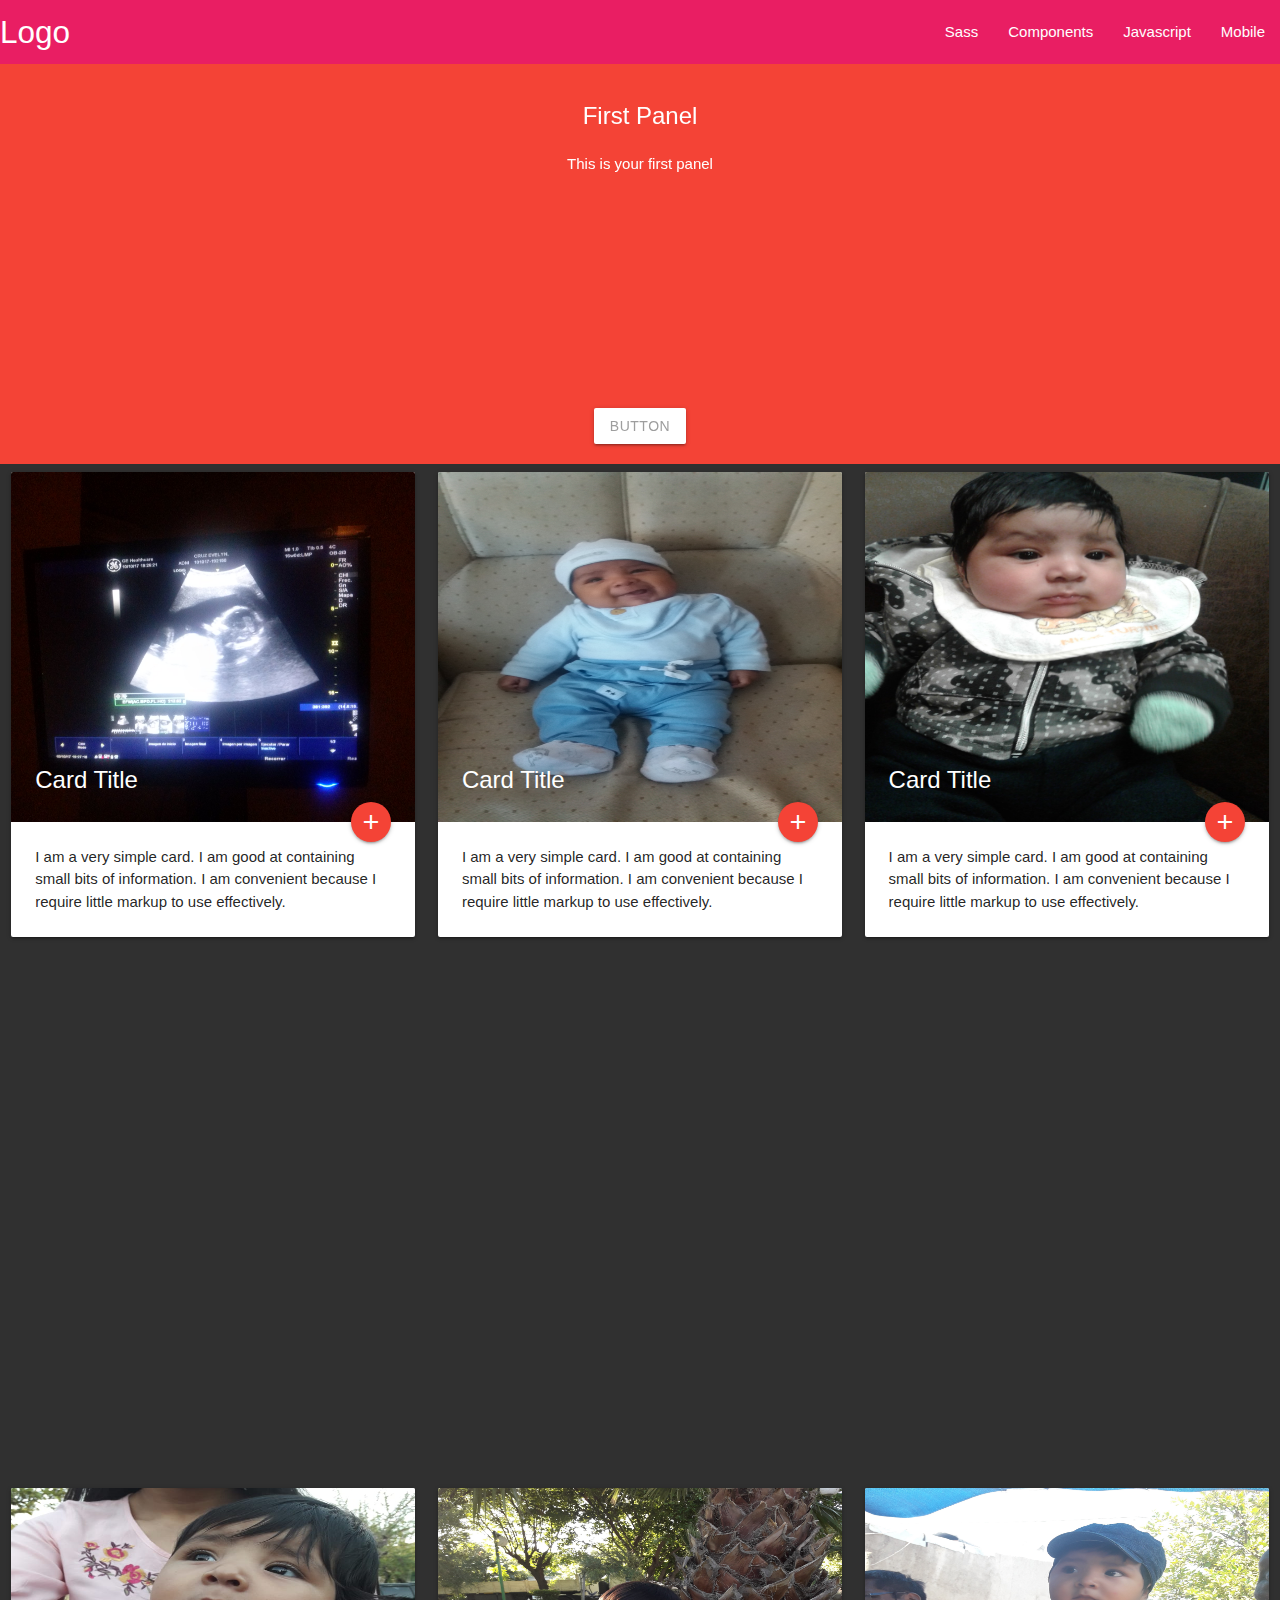
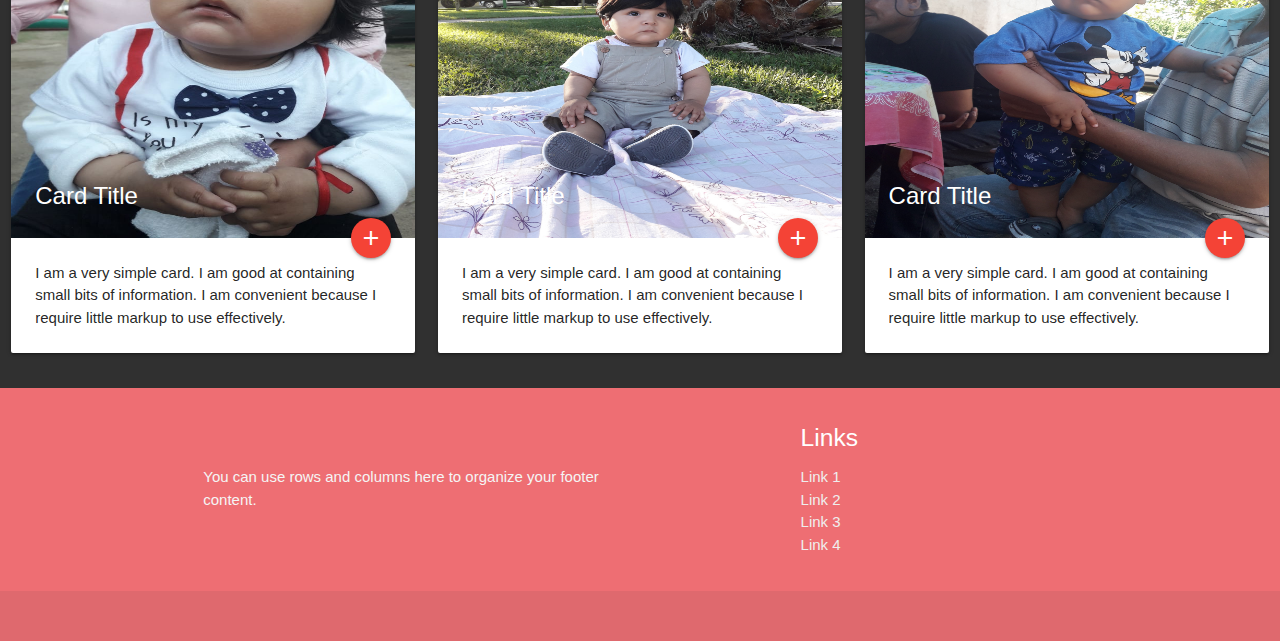
==== index.html @ fcd83d7a "Primer Commit" ====
<!DOCTYPE html>
<html>
  <head>
    <!--Import Google Icon Font-->
    <link href="https://fonts.googleapis.com/icon?family=Material+Icons" rel="stylesheet">
    <!--Import materialize.css-->
    <link type="text/css" rel="stylesheet" href="css/materialize.css"  media="screen,projection"/>
    <link type="text/css" rel="stylesheet" href="css/animate.css"  media="screen,projection"/>
    <link type="text/css" rel="stylesheet" href="css/estilos.css" media="screen,projection">
    <!--Let browser know website is optimized for mobile-->
    <meta name="viewport" content="width=device-width, initial-scale=1.0"/>
  </head>
  <body style="background-color: #303030;">
    <nav>
      <div class="nav-wrapper" style="background-color: #e91e63;">
        <a href="#!" class="brand-logo ">Logo</a>
        <a href="#" data-target="mobile-demo" class="sidenav-trigger"><i class="material-icons">menu</i></a>
        <ul class="right hide-on-med-and-down">
          <li><a href="sass.html">Sass</a></li>
          <li><a href="badges.html">Components</a></li>
          <li><a href="collapsible.html">Javascript</a></li>
          <li><a href="mobile.html">Mobile</a></li>
        </ul>
      </div>
    </nav>
      <ul class="sidenav sidenav-fixed" id="mobile-demo">
        <li><a href="sass.html">Sass</a></li>
        <li><a href="badges.html">Components</a></li>
        <li><a href="collapsible.html">Javascript</a></li>
        <li><a href="mobile.html">Mobile</a></li>
   
      </ul>

      <div class="carousel carousel-slider center">
        <div class="carousel-fixed-item center">
          <a class="btn waves-effect white grey-text darken-text-2">button</a>
        </div>
        <div class="carousel-item red white-text " href="#one!">
          <h2 class="animated fadeInRight">First Panel</h2>
          <p class="white-text animated fadeInLeft">This is your first panel</p>
        </div>
        <div class="carousel-item amber white-text" href="#two!">
          <h2>Second Panel</h2>
          <p class="white-text">This is your second panel</p>
        </div>
        <div class="carousel-item green white-text" href="#three!">
          <h2>Third Panel</h2>
          <p class="white-text">This is your third panel</p>
        </div>
        <div class="carousel-item blue white-text" href="#four!">
          <h2>Fourth Panel</h2>
          <p class="white-text">This is your fourth panel</p>
        </div>
      </div>
      
      <!--
      <div class="section white">
        <div class="row container">
          <h2 class="header">Parallax</h2>
          <p class="grey-text text-darken-3 lighten-3 wow animated fadeInLeft">Parallax is an effect where the background content or image in this case, is moved at a different speed than the foreground content while scrolling.</p>
        </div>
      </div>
    -->

      <!--Parrallax-->
      <!--
      <div class="parallax-container">
        <div class="parallax "><img class="responsive-img" src="img/portfolio/04-full.jpg"></div>
      </div>
 -->
      <!--Cards-->
      <div class="row wow animated fadeInLeft">
          <div class="col s12 m4 ">
            <div class="card">
              <div class="card-image">
                <img   class="altura" src="images/ECOGRAFIA.jpg">
                <span class="card-title">Card Title</span>
                <a class="btn-floating halfway-fab waves-effect waves-light red"><i class="material-icons">add</i></a>
              </div>
              <div class="card-content">
                <p>I am a very simple card. I am good at containing small bits of information. I am convenient because I require little markup to use effectively.</p>
              </div>
            </div>
          </div>
          <div class="col s12 m4">
            <div class="card">
              <div class="card-image">
                <img class="altura" src="images/2 MES.jpg">
                <span class="card-title">Card Title</span>
                <a class="btn-floating halfway-fab waves-effect waves-light red"><i class="material-icons">add</i></a>
              </div>
              <div class="card-content">
                <p>I am a very simple card. I am good at containing small bits of information. I am convenient because I require little markup to use effectively.</p>
              </div>
            </div>
          </div>
          <div class="col s12 m4">
            <div class="card">
              <div class="card-image">
                <img  class="altura"src="images/3 MES.jpg">
                <span class="card-title">Card Title</span>
                <a class="btn-floating halfway-fab waves-effect waves-light red"><i class="material-icons">add</i></a>
              </div>
              <div class="card-content">
                <p>I am a very simple card. I am good at containing small bits of information. I am convenient because I require little markup to use effectively.</p>
              </div>
            </div>
          </div>
        </div>
        <div class="row wow animated fadeInRightBig">
            <div class="col s12 m4">
              <div class="card">
                <div class="card-image">
                  <img  class="altura"src="images/4 MES.jpg">
                  <span class="card-title">Card Title</span>
                  <a class="btn-floating halfway-fab waves-effect waves-light red"><i class="material-icons">add</i></a>
                </div>
                <div class="card-content">
                  <p>I am a very simple card. I am good at containing small bits of information. I am convenient because I require little markup to use effectively.</p>
                </div>
              </div>
            </div>
            <div class="col s12 m4">
              <div class="card">
                <div class="card-image">
                  <img class="altura"src="images/5 MES.jpg">
                  <span class="card-title">Card Title</span>
                  <a class="btn-floating halfway-fab waves-effect waves-light red"><i class="material-icons">add</i></a>
                </div>
                <div class="card-content">
                  <p>I am a very simple card. I am good at containing small bits of information. I am convenient because I require little markup to use effectively.</p>
                </div>
              </div>
            </div>
            <div class="col s12 m4">
              <div class="card">
                <div class="card-image">
                  <img class="altura"src="images/6 MES.jpg">
                  <span class="card-title">Card Title</span>
                  <a class="btn-floating halfway-fab waves-effect waves-light red"><i class="material-icons">add</i></a>
                </div>
                <div class="card-content">
                  <p>I am a very simple card. I am good at containing small bits of information. I am convenient because I require little markup to use effectively.</p>
                </div>
              </div>
            </div>
          </div>
          <div class="row">
              <div class="col s12 m4">
                <div class="card">
                  <div class="card-image">
                    <img class="altura"src="images/7 MES.jpg">
                    <span class="card-title">Card Title</span>
                    <a class="btn-floating halfway-fab waves-effect waves-light red"><i class="material-icons">add</i></a>
                  </div>
                  <div class="card-content">
                    <p>I am a very simple card. I am good at containing small bits of information. I am convenient because I require little markup to use effectively.</p>
                  </div>
                </div>
              </div>
              <div class="col s12 m4">
                <div class="card">
                  <div class="card-image">
                    <img class="altura"src="images/8 MES.jpg">
                    <span class="card-title">Card Title</span>
                    <a class="btn-floating halfway-fab waves-effect waves-light red"><i class="material-icons">add</i></a>
                  </div>
                  <div class="card-content">
                    <p>I am a very simple card. I am good at containing small bits of information. I am convenient because I require little markup to use effectively.</p>
                  </div>
                </div>
              </div>
              <div class="col s12 m4">
                <div class="card">
                  <div class="card-image">
                    <img class="altura"src="images/9 MES.jpg">
                    <span class="card-title">Card Title</span>
                    <a class="btn-floating halfway-fab waves-effect waves-light red"><i class="material-icons">add</i></a>
                  </div>
                  <div class="card-content">
                    <p>I am a very simple card. I am good at containing small bits of information. I am convenient because I require little markup to use effectively.</p>
                  </div>
                </div>
              </div>
            </div>  

      <footer class="page-footer">
        <div class="container">
          <div class="row">
            <div class="col l6 s12">
              <h5 class="white-text wow animated fadeInLeft">Footer Content</h5>
              <p class="grey-text text-lighten-4">You can use rows and columns here to organize your footer content.</p>
            </div>
            <div class="col l4 offset-l2 s12">
              <h5 class="white-text">Links</h5>
              <ul>
                <li><a class="grey-text text-lighten-3" href="#!">Link 1</a></li>
                <li><a class="grey-text text-lighten-3" href="#!">Link 2</a></li>
                <li><a class="grey-text text-lighten-3" href="#!">Link 3</a></li>
                <li><a class="grey-text text-lighten-3" href="#!">Link 4</a></li>
              </ul>
            </div>
          </div>
        </div>
        <div class="footer-copyright">
          <div class="container wow animated fadeInLeft">
          © 2019 Ezequiel Solis
          </div>
        </div>
      </footer>
    <!--JavaScript at end of body for optimized loading-->
    <script type="text/javascript" src="js/jquery-3.4.1.min.js"></script>
    <script type="text/javascript" src="js/materialize.min.js"></script>
    <script type="text/javascript" src="js/funciones.js"></script>
    <script type="text/javascript" src="js/wow.js"></script>
    <script type="text/javascript">
      document.addEventListener('DOMContentLoaded', function() {
      var elems = document.querySelectorAll('.carousel');
      var instances = M.Carousel.init(elems,{
      indicators: true,
      });
    });
</script>
<!--wow.js-->
<script>
      new WOW().init();

</script>
</body>
</html>
---- css/estilos.css ----
@media only screen and  (min-width:  0px) { 
    .sidenav{
    width: max-content;
   }
   }
  
   @media only screen and  (min-width:  576px) { 
    .sidenav{
    width: max-content;
   }
   }
  
  
   @media only screen and  (min-width: 768px) { 
    .sidenav{
    width: max-content;
   }
  
   }
   @media only screen and (min-width: 992px) {
    .sidenav{
    display:none;
    }

    }
  
  
  @media only screen and (min-width: 1200px) {
    .sidenav{
      visibility: hidden;
    }
   
    }


   .altura { 
    height: 350px;
    }
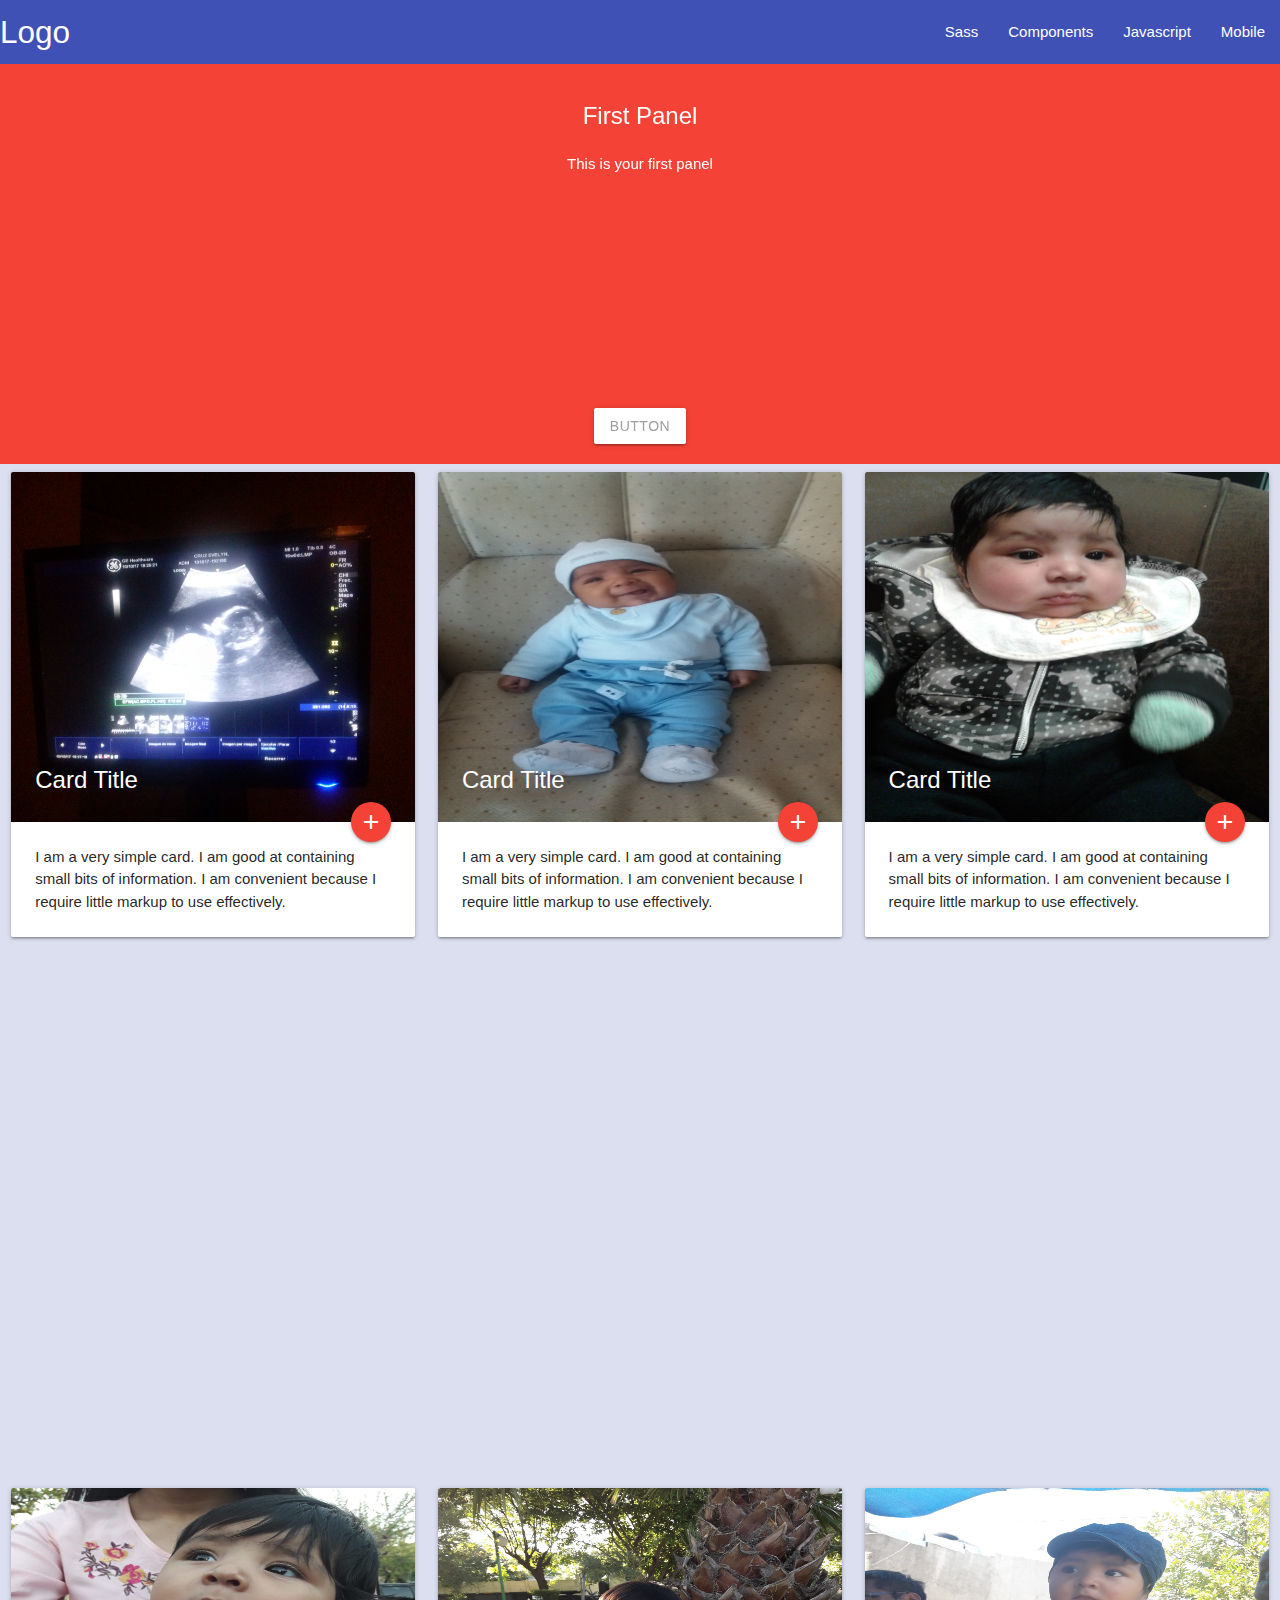
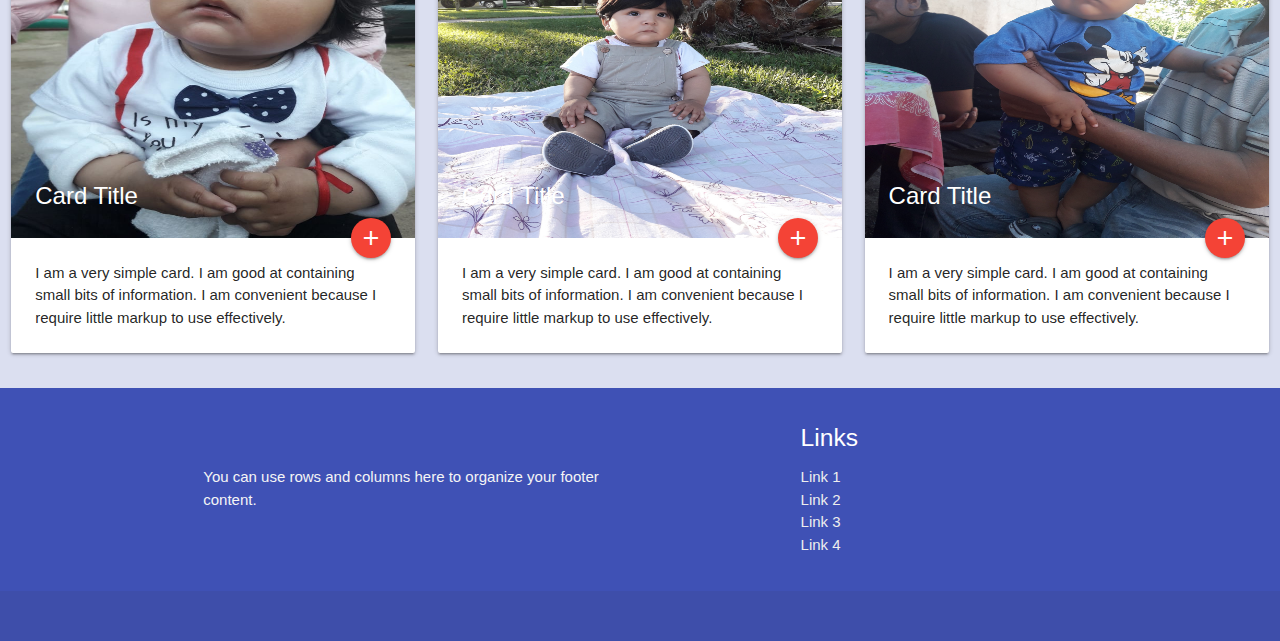
==== commit 0c3c7564: "colores" ====
--- a/index.html
+++ b/index.html
@@ -11,9 +11,9 @@
     <!--Let browser know website is optimized for mobile-->
     <meta name="viewport" content="width=device-width, initial-scale=1.0"/>
   </head>
-  <body style="background-color: #303030;">
     <nav>
-      <div class="nav-wrapper" style="background-color: #e91e63;">
+  <body style="background-color: #dbdff0">
+    <div class="nav-wrapper" style="background-color: #3f51b5;">
         <a href="#!" class="brand-logo ">Logo</a>
         <a href="#" data-target="mobile-demo" class="sidenav-trigger"><i class="material-icons">menu</i></a>
         <ul class="right hide-on-med-and-down">
@@ -185,7 +185,7 @@
               </div>
             </div>  
 
-      <footer class="page-footer">
+      <footer class="page-footer" style="background-color: #3f51b5;">
         <div class="container">
           <div class="row">
             <div class="col l6 s12">
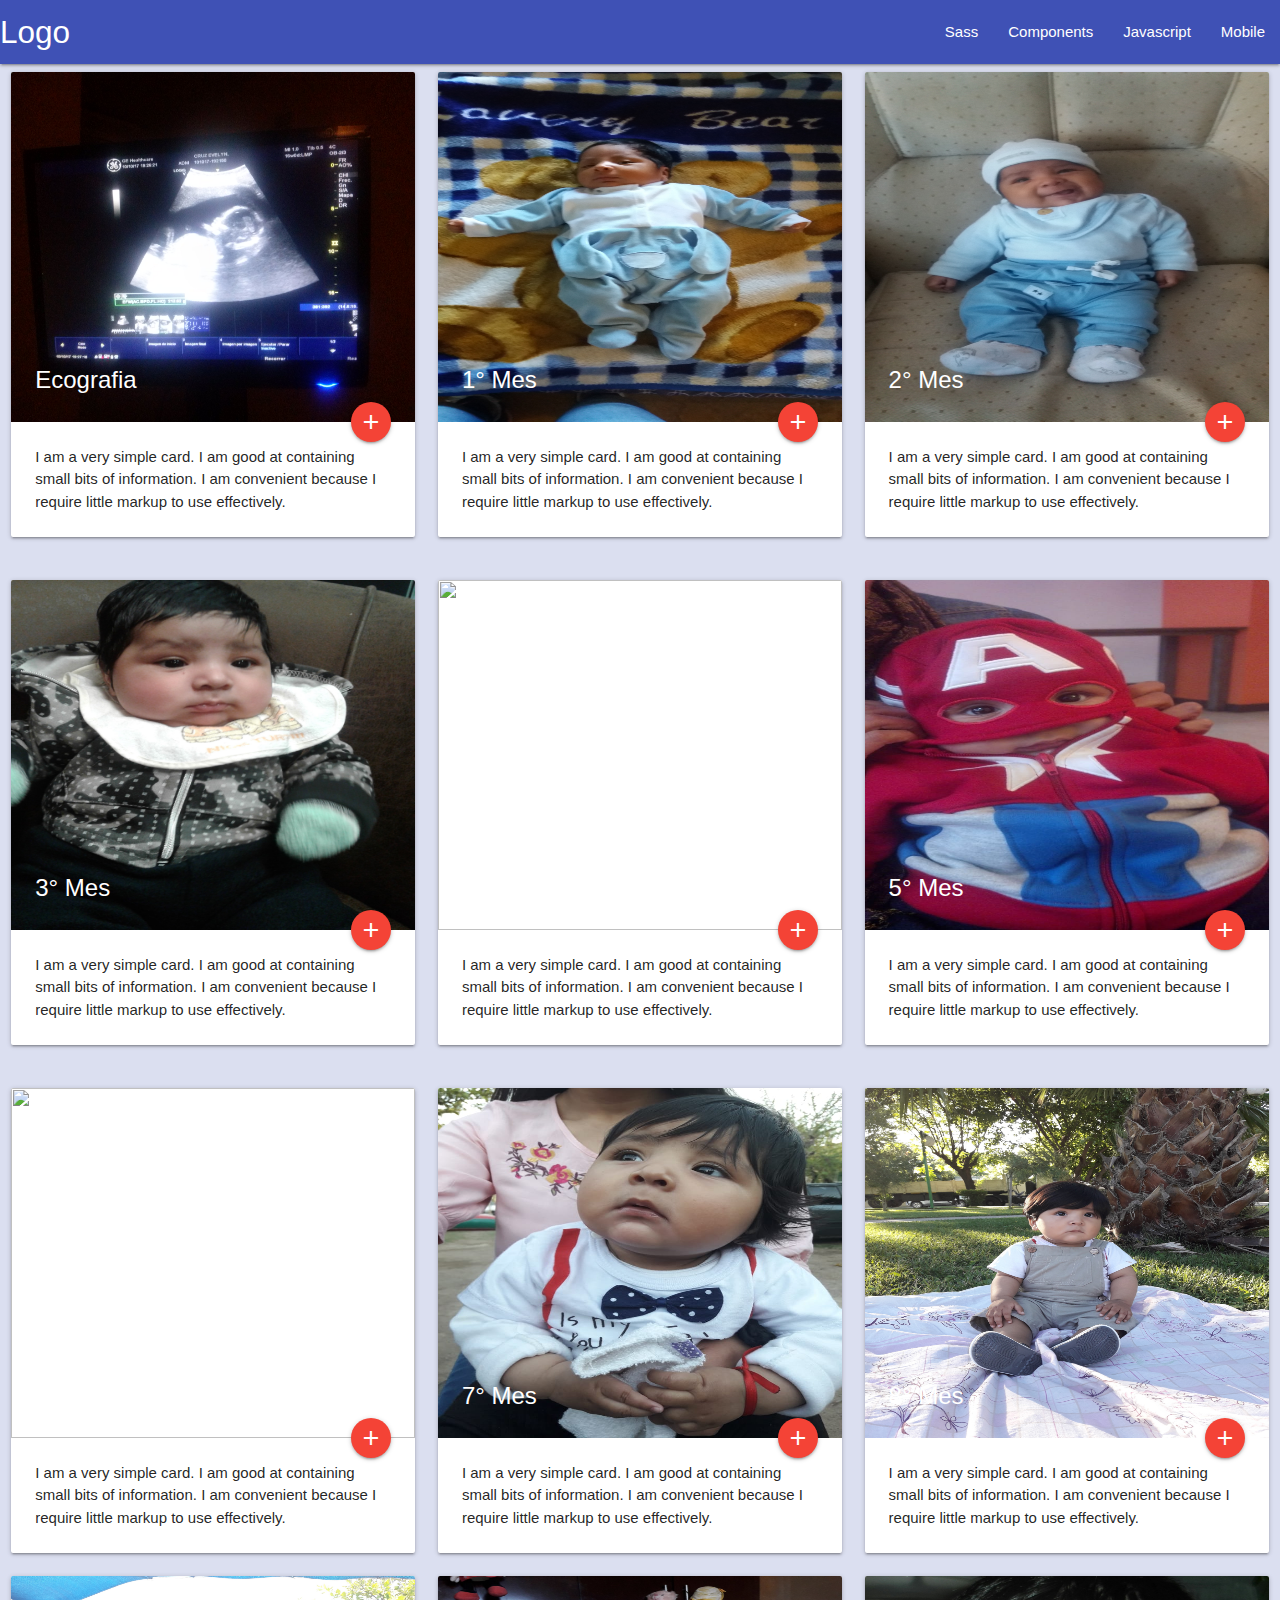
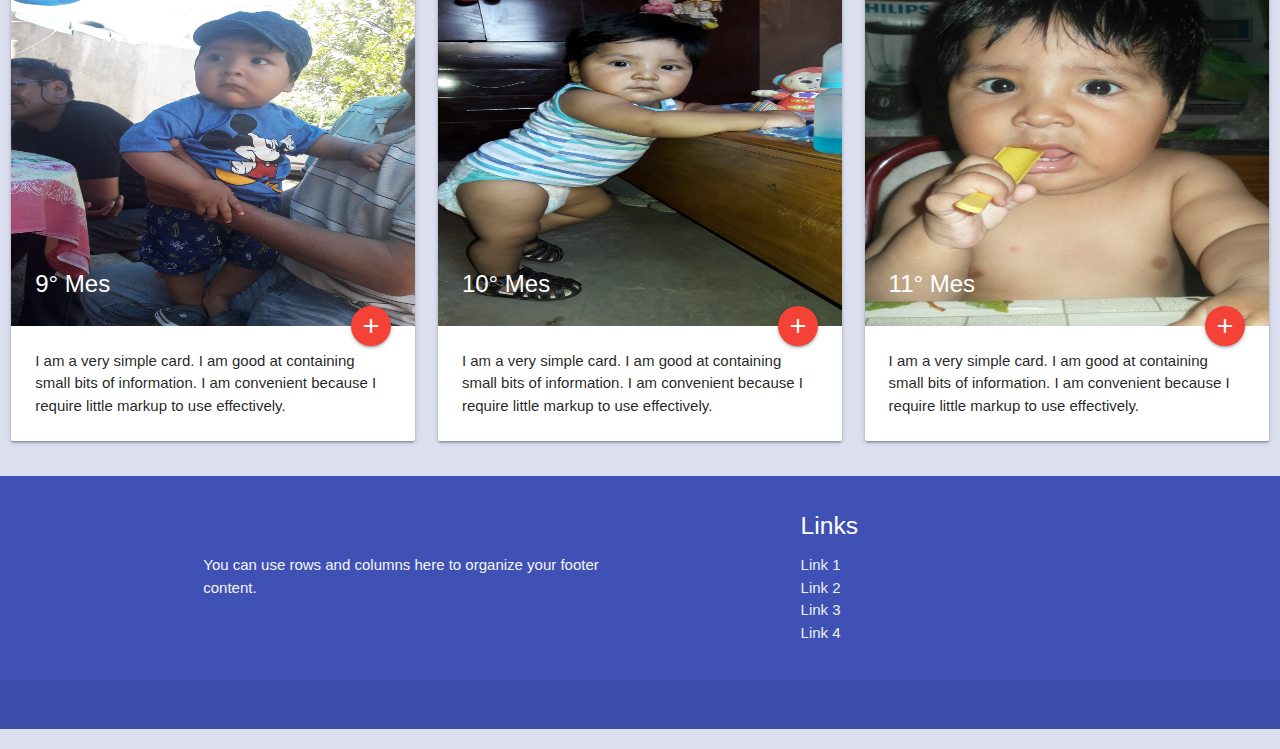
==== commit 61ddffad: "agregar imagenes y titulos de card" ====
--- a/index.html
+++ b/index.html
@@ -31,7 +31,7 @@
         <li><a href="mobile.html">Mobile</a></li>
    
       </ul>
-
+<!--
       <div class="carousel carousel-slider center">
         <div class="carousel-fixed-item center">
           <a class="btn waves-effect white grey-text darken-text-2">button</a>
@@ -53,7 +53,7 @@
           <p class="white-text">This is your fourth panel</p>
         </div>
       </div>
-      
+    -->  
       <!--
       <div class="section white">
         <div class="row container">
@@ -75,7 +75,7 @@
             <div class="card">
               <div class="card-image">
                 <img   class="altura" src="images/ECOGRAFIA.jpg">
-                <span class="card-title">Card Title</span>
+                <span class="card-title">Ecografia</span>
                 <a class="btn-floating halfway-fab waves-effect waves-light red"><i class="material-icons">add</i></a>
               </div>
               <div class="card-content">
@@ -86,8 +86,8 @@
           <div class="col s12 m4">
             <div class="card">
               <div class="card-image">
-                <img class="altura" src="images/2 MES.jpg">
-                <span class="card-title">Card Title</span>
+                <img class="altura" src="images/1 MES.jpg">
+                <span class="card-title">1° Mes</span>
                 <a class="btn-floating halfway-fab waves-effect waves-light red"><i class="material-icons">add</i></a>
               </div>
               <div class="card-content">
@@ -98,8 +98,8 @@
           <div class="col s12 m4">
             <div class="card">
               <div class="card-image">
-                <img  class="altura"src="images/3 MES.jpg">
-                <span class="card-title">Card Title</span>
+                <img  class="altura"src="images/2 MES.jpg">
+                <span class="card-title">2° Mes</span>
                 <a class="btn-floating halfway-fab waves-effect waves-light red"><i class="material-icons">add</i></a>
               </div>
               <div class="card-content">
@@ -112,8 +112,20 @@
             <div class="col s12 m4">
               <div class="card">
                 <div class="card-image">
-                  <img  class="altura"src="images/4 MES.jpg">
-                  <span class="card-title">Card Title</span>
+                  <img  class="altura"src="images/3 MES.jpg">
+                  <span class="card-title">3° Mes</span>
+                  <a class="btn-floating halfway-fab waves-effect waves-light red"><i class="material-icons">add</i></a>
+                </div>
+                <div class="card-content">
+                  <p>I am a very simple card. I am good at containing small bits of information. I am convenient because I require little markup to use effectively.</p>
+                </div>
+              </div>
+            </div>
+            <div class="col s12 m4">
+              <div class="card">
+                <div class="card-image">
+                  <img class="altura"src="images/4 MES.jpg">
+                  <span class="card-title">4° Mes</span>
                   <a class="btn-floating halfway-fab waves-effect waves-light red"><i class="material-icons">add</i></a>
                 </div>
                 <div class="card-content">
@@ -125,19 +137,7 @@
               <div class="card">
                 <div class="card-image">
                   <img class="altura"src="images/5 MES.jpg">
-                  <span class="card-title">Card Title</span>
-                  <a class="btn-floating halfway-fab waves-effect waves-light red"><i class="material-icons">add</i></a>
-                </div>
-                <div class="card-content">
-                  <p>I am a very simple card. I am good at containing small bits of information. I am convenient because I require little markup to use effectively.</p>
-                </div>
-              </div>
-            </div>
-            <div class="col s12 m4">
-              <div class="card">
-                <div class="card-image">
-                  <img class="altura"src="images/6 MES.jpg">
-                  <span class="card-title">Card Title</span>
+                  <span class="card-title">5° Mes</span>
                   <a class="btn-floating halfway-fab waves-effect waves-light red"><i class="material-icons">add</i></a>
                 </div>
                 <div class="card-content">
@@ -150,8 +150,20 @@
               <div class="col s12 m4">
                 <div class="card">
                   <div class="card-image">
+                    <img class="altura"src="images/6 MES.jpg">
+                    <span class="card-title">6° Mes</span>
+                    <a class="btn-floating halfway-fab waves-effect waves-light red"><i class="material-icons">add</i></a>
+                  </div>
+                  <div class="card-content">
+                    <p>I am a very simple card. I am good at containing small bits of information. I am convenient because I require little markup to use effectively.</p>
+                  </div>
+                </div>
+              </div>
+              <div class="col s12 m4">
+                <div class="card">
+                  <div class="card-image">
                     <img class="altura"src="images/7 MES.jpg">
-                    <span class="card-title">Card Title</span>
+                    <span class="card-title">7° Mes</span>
                     <a class="btn-floating halfway-fab waves-effect waves-light red"><i class="material-icons">add</i></a>
                   </div>
                   <div class="card-content">
@@ -163,7 +175,7 @@
                 <div class="card">
                   <div class="card-image">
                     <img class="altura"src="images/8 MES.jpg">
-                    <span class="card-title">Card Title</span>
+                    <span class="card-title">8° Mes</span>
                     <a class="btn-floating halfway-fab waves-effect waves-light red"><i class="material-icons">add</i></a>
                   </div>
                   <div class="card-content">
@@ -171,19 +183,47 @@
                   </div>
                 </div>
               </div>
-              <div class="col s12 m4">
-                <div class="card">
-                  <div class="card-image">
-                    <img class="altura"src="images/9 MES.jpg">
-                    <span class="card-title">Card Title</span>
-                    <a class="btn-floating halfway-fab waves-effect waves-light red"><i class="material-icons">add</i></a>
-                  </div>
-                  <div class="card-content">
-                    <p>I am a very simple card. I am good at containing small bits of information. I am convenient because I require little markup to use effectively.</p>
-                  </div>
-                </div>
-              </div>
+              <div class="row">
+                <div class="col s12 m4">
+                  <div class="card">
+                    <div class="card-image">
+                      <img class="altura"src="images/9 MES.jpg">
+                      <span class="card-title">9° Mes</span>
+                      <a class="btn-floating halfway-fab waves-effect waves-light red"><i class="material-icons">add</i></a>
+                    </div>
+                    <div class="card-content">
+                      <p>I am a very simple card. I am good at containing small bits of information. I am convenient because I require little markup to use effectively.</p>
+                    </div>
+                  </div>
+                </div>
+                <div class="col s12 m4">
+                  <div class="card">
+                    <div class="card-image">
+                      <img class="altura"src="images/10 MES.jpg">
+                      <span class="card-title">10° Mes</span>
+                      <a class="btn-floating halfway-fab waves-effect waves-light red"><i class="material-icons">add</i></a>
+                    </div>
+                    <div class="card-content">
+                      <p>I am a very simple card. I am good at containing small bits of information. I am convenient because I require little markup to use effectively.</p>
+                    </div>
+                  </div>
+                </div>
+                <div class="col s12 m4">
+                  <div class="card">
+                    <div class="card-image">
+                      <img class="altura"src="images/11 MES.jpg">
+                      <span class="card-title">11° Mes</span>
+                      <a class="btn-floating halfway-fab waves-effect waves-light red"><i class="material-icons">add</i></a>
+                    </div>
+                    <div class="card-content">
+                      <p>I am a very simple card. I am good at containing small bits of information. I am convenient because I require little markup to use effectively.</p>
+                    </div>
+                  </div>
+                </div>
+            
             </div>  
+
+
 
       <footer class="page-footer" style="background-color: #3f51b5;">
         <div class="container">
